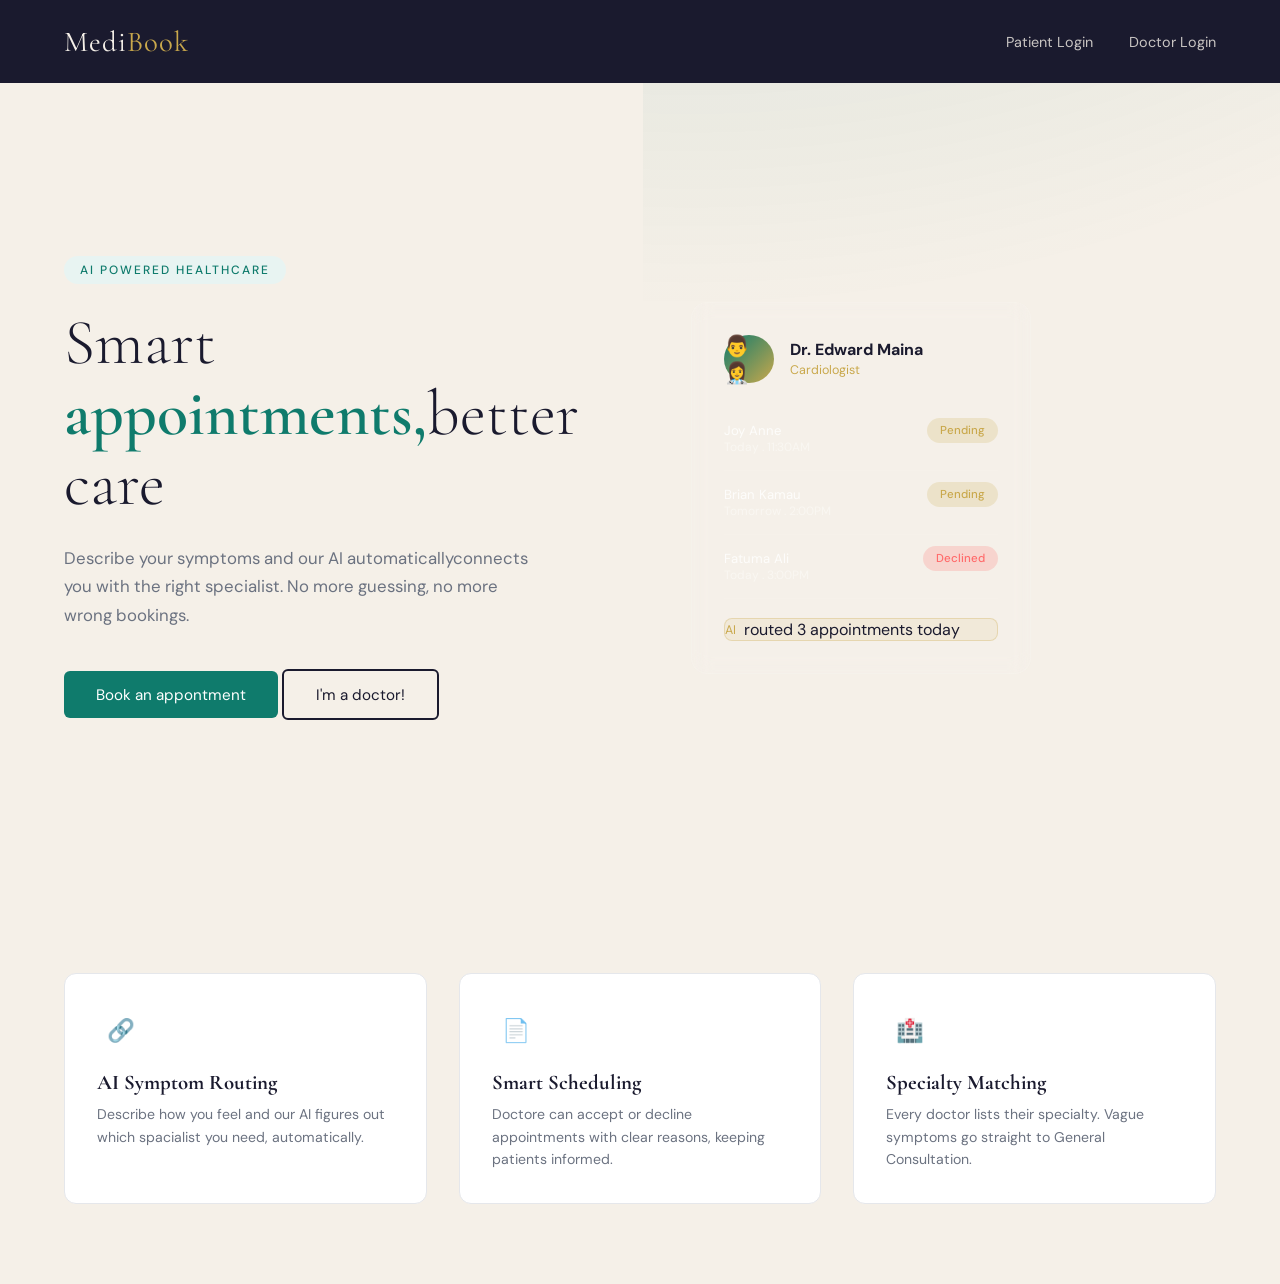
==== index.html @ 9492d79f "Code commit: MediBook smart appointments system." ====
<!DOCTYPE html>
<html lang="en">
<head>
    <meta charset="UTF-8">
    <meta name="viewport" content="width=device-width, initial-scale=1.0">
    <title>MediBook - Smart Appointment System</title>
    <link rel="preconnect" href="https://fonts.googleapis.com">
    <link href="https://fonts.googleapis.com/css2?family=Cormorant+Garamond:wght@300;400;600&family=DM+Sans:wght@300;400;500&display=swap" rel="stylesheet">
    <link rel="stylesheet" href="styles.css">
</head>
<body>
     <nav>
        <div class ="logo">Medi<span>Book</span></div>
        <div class="nav-links">
            <a href="patient-login.html">Patient Login</a>
            <a href="doctor-login.html"> Doctor Login</a>
        </div>
     </nav>
     <section class="hero">
        <div class="hero-text">
            <div class="hero-tag">AI Powered Healthcare</div>
            <h1> Smart<span> appointments,</span>better care</h1>
            <p class="hero-sub">
                Describe your symptoms and our AI automaticallyconnects you with the right specialist.
                No more guessing, no more wrong bookings.
            </p>
            <div class="cta-group">
                <a href="patient-regiuster.html" class="btn-primary">Book an appontment</a>
                <a href="doctor-login.html" class="btn-outline"> I'm a doctor!</a>
            </div>
        </div>
        <div class="hero-visual">
            <div class="card-demo">
                <div class="card-demo-header">
                    <div class="doc-avatar">👨👩‍⚕️</div>
                    <div class="doc-info">
                        <h4> Dr. Edward Maina</h4>
                        <p>Cardiologist</p>
                    </div>
                </div>
                <div class="appt-row">
                    <div>
                        <div class="appt-name">Joy Anne</div>
                        <div class="appt-time">Today . 11:30AM</div>
                    </div>
                    <span class="status-badge status-pending">Pending</span>
                </div>
                <div class="appt-row">
                    <div>
                        <div class="appt-name">Brian Kamau</div>
                        <div class="appt-time">Tomorrow . 2:00PM</div>
                    </div>
                    <span class="status-badge status-pending">Pending</span>
                </div>
                <div class="appt-row">
                    <div>
                        <div class="appt-name">Fatuma Ali</div>
                        <div class="appt-time">Today . 3:00PM</div>
                    </div>
                    <span class="status-badge status-declined">Declined</span>
                </div>
                <div class="ai-badge">
                    <span>AI</span>routed 3 appointments today</span>
                </div>
            </div>
        </div>
</section>
<section class="features">
  <div class="feature-card">
    <div class="feature-icon">🔗</div>
    <h3>AI Symptom Routing</h3>
    <p>Describe how you feel and our AI figures out which spacialist you need, automatically.</p>
</div>
<div class="feature-card">
    <div class="feature-icon">📄</div>
    <h3>Smart Scheduling</h3>
    <p>Doctore can accept or decline appointments with clear reasons, keeping patients informed.</p>
</div>
<div class="feature-card">
    <div class="feature-icon">🏥</div>
    <h3>Specialty Matching</h3>
    <p>Every doctor lists their specialty. Vague symptoms go straight to General Consultation.</p>
</div>
</section>
</body>
</html>
---- styles.css ----
:root{
    --cream:#F5F0E8;
    --dark: #1A1A2E;
    --teal:#0F7B6C;
    --gold: #C9A84C;
    --light-teal: #E8F4F2;
    --text-muted: #6B7280;
}
* {
    margin: 0;
    padding: 0;
    box-sizing: border-box;
}
body{
    font-family:'DM Sans', sans-serif;
    background: var(--cream);
    color: var(--dark);
    min-height: 100vh;
}
 nav{
    display: flex;
    justify-content: space-between;
    align-items: center;
    padding: 1.5rem 4rem;
    background: var(--dark);
    }
    .logo{
        font-family: 'Cormorant Garamond', serif;
        font-size: 1.8rem;
        color: var(--cream);
        letter-spacing: 1px;
    }
    .logo span{
        color: var(--gold);
    }
    .nav-links a{
        color: var(--cream);
        text-decoration: none;
        margin-left: 2rem;
        font-size: 0.9rem;
        opacity: 0.8;
        transition: opacity 0.2s;
    }
    .nav-links a:hover{
        opacity: 1;
        color: var(--gold);
    }
    .hero{
        display: grid;
        grid-template-columns: 1fr 1fr;
        min-height: 90vh;
        align-items: center;
    }
    .hero-text{
        padding: 5rem 4rem;
        animation: fadeUp 0.8s ease forwards;
    }
    .hero-tag{
        display: inline-block;
        background: var(--light-teal);
        color: var(--teal);
        font-size: 0.75rem;
        font-weight: 500;
        letter-spacing: 2px;
        text-transform: uppercase;
        padding: 0.4rem 1rem;
        border-radius: 20px;
        margin-bottom: 1.5rem;
    }
h1{
    font-family: 'Cormorant Garamond', serif;
    font-size: 4rem;
    line-height: 1.1;
    font-weight: 300;
    margin-bottom: 1.5rem;
}
h1 span{
    color: var(--teal);
    font-weight: 600;
}
.hero-sub{
    color: var(--text-muted);
    font-size: 1.05rem;
    line-height: 1.7;
    max-width: 480px;
    margin-bottom: 2.5rem;
}
.cta-group{
    display: felx;
    gap: 1rem;
    flex-wrap: wrap;
}
.btn-primary{
    background: var(--teal);
    color: white;
    padding: 0.85rem 2rem;
    border: none;
    border-radius: 6px;
    font-family: 'DM Sans', sans-serif;
    font-size: 0.95rem;
    cursor: pointer;
    text-decoration: none;
    transition: background 0.2s , transform 0.2s;
    display: inline-block;
}
.btn-primary:hover{
    background: #0a5c50;
    transform: translateY(-2px);
}
.btn-outline{
    background: transparent;
    color: var(--dark);
    padding: 0.85rem 2rem;
    border: 2px solid var(--dark);
    border-radius: 6px;
    font-family: 'DM Sans', sans-serif;
    font-size: 0.95rem;
    cursor: pointer;
    text-decoration: none;
    transition: all 0.2s;
    display: inline-block;
}
.btn-outline:hover{
    background: var(--dark);
    color: var(--cream);
}
.hero-visual{
    background: var(--drak);
    min-height: 90vh;
    display: flex;
    align-items: center;
    justify-content: cwnter;
    padding: 3rem;
    position: relative;
    overflow: hidden;
}
.hero-visual::before{
    content: '';
    position: absolute;
    top: 50;
    left: 50;
    width: 400%;
    height: 400%;
    background: radial-gradient(circle, rgba(15,123,108,0.3) 0%, transparent 70%);
   transform: translate(-50% , -50%);
}
.card-demo{
    background: rgba(255,255,255,0.05);
    border: 1px solid rgba(255,255,255,0.1);
    border-radius: 16px;
    padding: 2rem;
    width: 100%;
    max-width: 340px;
    backdrop-filter: blur(10px);
    animation: float 4s ease-in-out infinite
}
.card-demo-header{
    display: flex;
    align-items: center;
    gap: 1rem;
    margin-bottom: 1.5rem;
}
.doc-avatar{
    width: 50px;
    height: 48px;
    border-radius: 50%;
    background: linear-gradient(135deg, var(--teal), var(--gold));
    display: flex;
    align-items: center;
    justify-content: center;
    font-size: 1.3rem;
}
.doc-infor h4{color: white; font-size: 0.95rem;}
.doc-info p{color: var(--gold); font-size: 0.78rem; margin-top: 2px}
.status-badge{
    display: inline-block;
    padding: 0.3rem 0.8rem;
    border-radius: 20px;
    font-size: 0.72rem;
    font-weight: 500;
    margin-bottom: 1rem;
}
.status-confirmed{ background: rgba(15,123,108,0.2); color: #4ECDC4;}
.status-pending{ background: rgba(201,168,76,0.2); color: var(--gold);}
.status-declined{ background: rgba(255,99,99,0.2); color: #FF6B6B;}
.appt-row{
    display: flex;
    justify-content: space-between;
    align-items: center;
    padding: 0.7rem 0;
    border-bottom: 1px solid rgba(255,255,255,0.06);
}
.appt-row:last-child{
    border-bottom: none;
}
.appt-name{ color: rgba(255,255,255,0.8); font-size:0.82rem;}
.appt-time{ color: rgba(255,255,255,0.4); font-size: 0.75rem;}

.ai-badge{
    display: flex;
    align-items: center;
    gap: 0.5rem;
    background: rgba(201,168,76,0.1);
    border: 1px solid rgba(201,168,76,0.3);
    border-radius: 8px;
    padding: 0.6rem 1 rem;
    margin-top: 1.2rem;
}
.ai-badge span{
    color: var(--gold);
    font-size: 0.78rem;
}
.features{
    padding: 5rem 4rem;
    display: grid;
    grid-template-columns: repeat(3, 1fr);
    gap: 2rem;
}
.feature-card{
    background: white;
    border-radius: 12px;
    padding: 2rem;
    border: 1px solid #E5E7EB;
    transition: transform 0.2s, box-shadow 0.2s;
}
.feature-card:hover{
    transform: translateY(-4px);
    box-shadow: 0 12px 30px rgba(0,0,0,0.08);
}
.feature-icon{
    width: 48px;
    height: 48px;
    background: var(--light-tealteal);
    display: flex;
    align-items: center;
    justify-content: center;
    border-radius: 10px;
    font-size: 1.4rem;
    margin-bottom: 1rem;
}
.feature-card h3{
    font-family: 'Cormorant Garamond', serif;
    font-size: 1.3rem;
    margin-bottom: 0.5rem;
}
.feature-card p{
    color: var(--text-muted);
    font-size: 0.88rem;
    line-height: 1.6;
}

@keyframes fadeUp{
    from{
        opacity: 0;
        transform: translateY(30px);
    }
    to{
        opacity: 1;
        transform: translateY(0);
    }
}
@keyframes float{
    0%, 100%{
        transform: translateY(0);
    }
    50%{
        transform: translateY(-12px);
    }
}
@media (max-width: 768px){
    .hero{
        grid-template-columns: 1fr;
    }
    .hero-visual{
        min-height: 400px;
    }
    .h1{
        font-size: 2.8rem;
    }
    .hero-text{
        padding: 3rem 1.5rem;
    }
    .features{
        grid-template-columns: 1fr;
        padding: 3rem 1.5rem;
    }
    nav{ padding: 1rem 1.5rem;}
}
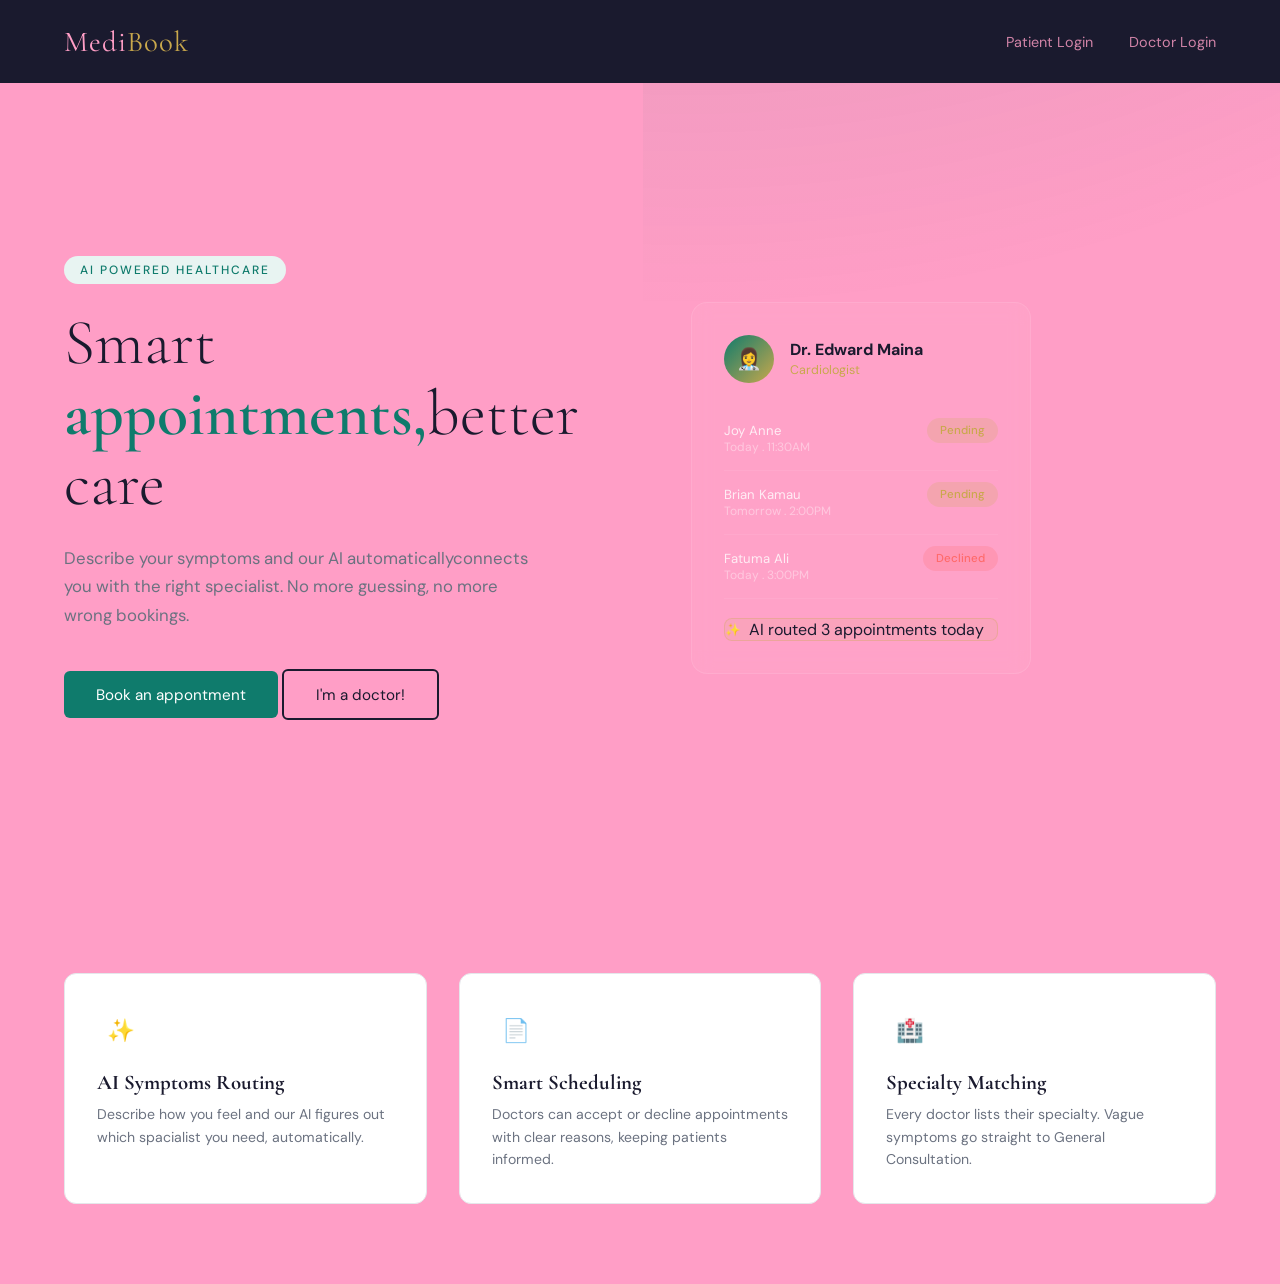
==== commit 1a91e71e: "added login and script code." ====
--- a/index.html
+++ b/index.html
@@ -4,6 +4,7 @@
     <meta charset="UTF-8">
     <meta name="viewport" content="width=device-width, initial-scale=1.0">
     <title>MediBook - Smart Appointment System</title>
+    <link rel="icon" href="data:image/svg+xml,<svg xmlns=%22http://www.w3.org/2000/svg%22 viewBox=%220 0 100 100%22><text y=%22.9em%22 font-size=%2290%22>🏥</text></svg>">
     <link rel="preconnect" href="https://fonts.googleapis.com">
     <link href="https://fonts.googleapis.com/css2?family=Cormorant+Garamond:wght@300;400;600&family=DM+Sans:wght@300;400;500&display=swap" rel="stylesheet">
     <link rel="stylesheet" href="styles.css">
@@ -32,7 +33,7 @@
         <div class="hero-visual">
             <div class="card-demo">
                 <div class="card-demo-header">
-                    <div class="doc-avatar">👨👩‍⚕️</div>
+                    <div class="doc-avatar">👩‍⚕️</div>
                     <div class="doc-info">
                         <h4> Dr. Edward Maina</h4>
                         <p>Cardiologist</p>
@@ -60,21 +61,21 @@
                     <span class="status-badge status-declined">Declined</span>
                 </div>
                 <div class="ai-badge">
-                    <span>AI</span>routed 3 appointments today</span>
+                    <span>✨</span>AI routed 3 appointments today</span>
                 </div>
             </div>
         </div>
 </section>
 <section class="features">
   <div class="feature-card">
-    <div class="feature-icon">🔗</div>
-    <h3>AI Symptom Routing</h3>
+    <div class="feature-icon">✨</div>
+    <h3>AI Symptoms Routing</h3>
     <p>Describe how you feel and our AI figures out which spacialist you need, automatically.</p>
 </div>
 <div class="feature-card">
     <div class="feature-icon">📄</div>
     <h3>Smart Scheduling</h3>
-    <p>Doctore can accept or decline appointments with clear reasons, keeping patients informed.</p>
+    <p>Doctors can accept or decline appointments with clear reasons, keeping patients informed.</p>
 </div>
 <div class="feature-card">
     <div class="feature-icon">🏥</div>
--- a/styles.css
+++ b/styles.css
@@ -1,5 +1,5 @@
 :root{
-    --cream:#F5F0E8;
+    --cream:#FF9EC6;
     --dark: #1A1A2E;
     --teal:#0F7B6C;
     --gold: #C9A84C;
@@ -24,16 +24,16 @@
     padding: 1.5rem 4rem;
     background: var(--dark);
     }
-    .logo{
+ .logo{
         font-family: 'Cormorant Garamond', serif;
         font-size: 1.8rem;
         color: var(--cream);
         letter-spacing: 1px;
     }
-    .logo span{
+ .logo span{
         color: var(--gold);
     }
-    .nav-links a{
+  .nav-links a{
         color: var(--cream);
         text-decoration: none;
         margin-left: 2rem;
@@ -41,21 +41,21 @@
         opacity: 0.8;
         transition: opacity 0.2s;
     }
-    .nav-links a:hover{
+  .nav-links a:hover{
         opacity: 1;
         color: var(--gold);
     }
-    .hero{
+  .hero{
         display: grid;
         grid-template-columns: 1fr 1fr;
         min-height: 90vh;
         align-items: center;
     }
-    .hero-text{
+  .hero-text{
         padding: 5rem 4rem;
         animation: fadeUp 0.8s ease forwards;
     }
-    .hero-tag{
+ .hero-tag{
         display: inline-block;
         background: var(--light-teal);
         color: var(--teal);
